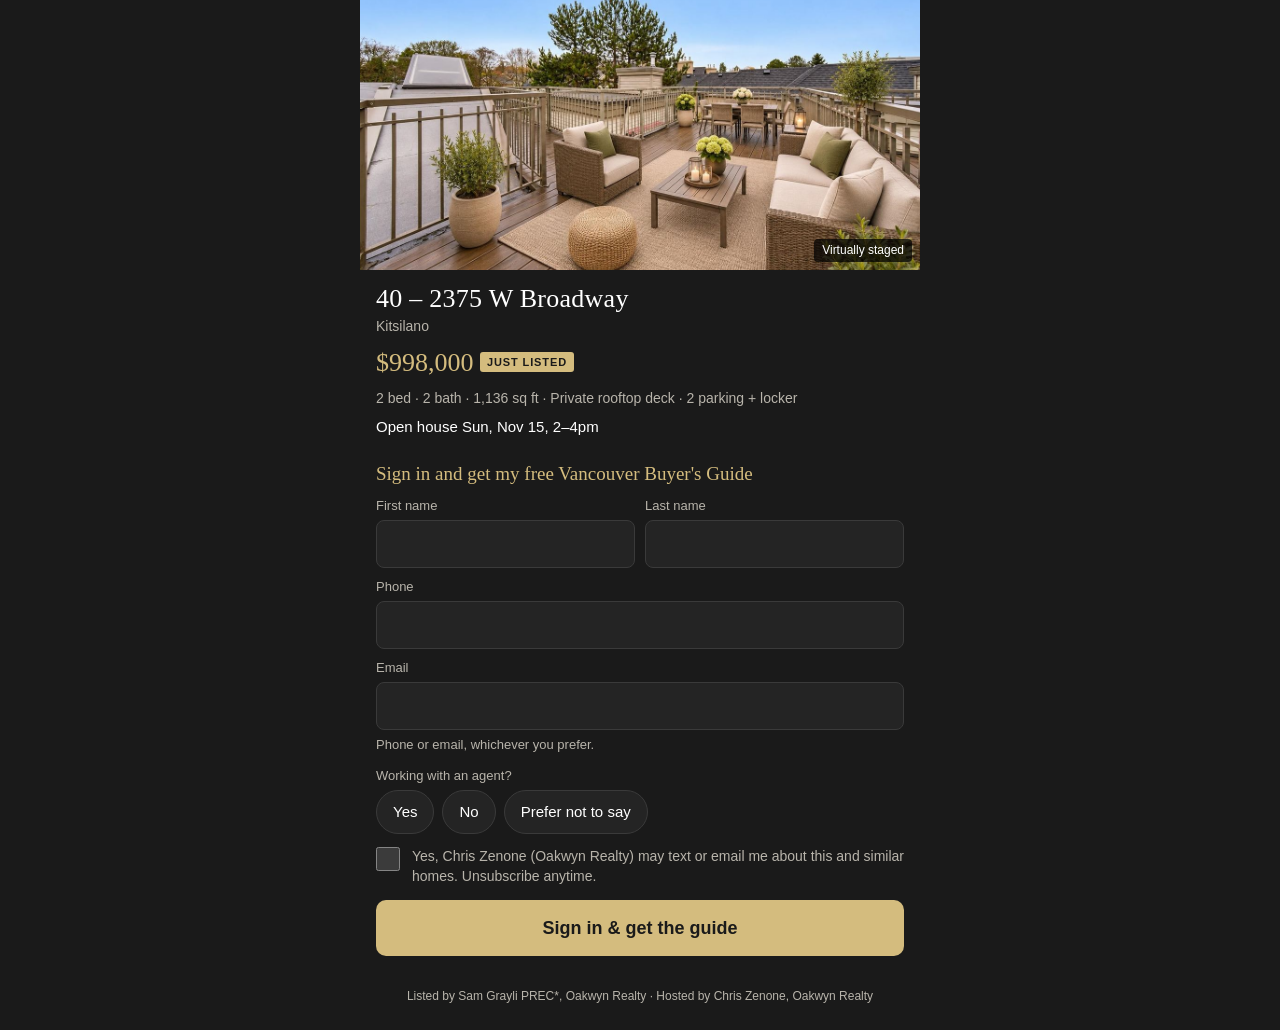
==== oh/40-2375-w-broadway/index.html @ f53ff497 "Add 40-2375 W Broadway open house" ====
<!doctype html>
<html lang="en">
<head>
<meta charset="utf-8">
<meta name="viewport" content="width=device-width, initial-scale=1, viewport-fit=cover">
<meta name="theme-color" content="#1a1a1a">
<meta name="robots" content="noindex">
<title>Open House Sign-In</title>
<link rel="preload" as="image" href="photo.jpg">
<link rel="stylesheet" href="../../assets/style.css">
<script src="config.js"></script>
</head>
<body>

<main id="signin">
  <header class="hero">
    <div class="hero-img"><img id="hero-img" alt="" fetchpriority="high"><span id="staged" class="staged" hidden>Virtually staged</span></div>
    <div class="hero-text">
      <h1 id="address"></h1>
      <p class="area" id="area"></p>
      <p class="price"><span id="price"></span> <span id="price-tag" class="tag"></span></p>
      <p class="facts" id="facts"></p>
      <p class="when" id="when"></p>
    </div>
  </header>

  <form id="form" novalidate autocomplete="on">
    <p class="lead-in">Sign in and get my free Vancouver Buyer's Guide</p>

    <div class="row2">
      <label class="field"><span>First name</span><input id="first" name="given-name" autocomplete="given-name" required maxlength="40"></label>
      <label class="field"><span>Last name</span><input id="last" name="family-name" autocomplete="family-name" maxlength="40"></label>
    </div>
    <label class="field"><span>Phone</span><input id="phone" type="tel" name="tel" autocomplete="tel" inputmode="tel" maxlength="30"></label>
    <label class="field"><span>Email</span><input id="email" type="email" name="email" autocomplete="email" inputmode="email" maxlength="120"></label>
    <p class="hint">Phone or email, whichever you prefer.</p>

    <fieldset class="chips" data-name="agent"><legend>Working with an agent?</legend>
      <label><input type="radio" name="agent" value="yes"><span>Yes</span></label>
      <label><input type="radio" name="agent" value="no"><span>No</span></label>
      <label><input type="radio" name="agent" value="prefer not to say"><span>Prefer not to say</span></label>
    </fieldset>
    <label class="field" id="agent-name-wrap" hidden><span>Agent's name</span><input id="agent-name" maxlength="60"></label>

    <!-- Honeypot: people never see this; bots fill it in. -->
    <div class="hp" aria-hidden="true"><label>Company<input id="company" name="company" tabindex="-1" autocomplete="off"></label></div>

    <label class="consent"><input type="checkbox" id="consent"><span id="consent-text"></span></label>

    <p class="err" id="err" role="alert"></p>
    <button class="btn" id="send" type="submit">Sign in &amp; get the guide</button>
  </form>
</main>

<main id="thanks" hidden>
  <h1 class="thanks-title" id="thanks-title" tabindex="-1"></h1>
  <a class="btn" id="guide" target="_blank" rel="noopener">Download your Buyer's Guide</a>
  <a class="btn btn-ghost" id="feature" target="_blank" rel="noopener" hidden>Download the feature sheet</a>

  <section class="card">
    <h2>What it costs to own</h2>
    <p class="note">Estimates only — talk to a mortgage broker</p>
    <dl id="costs"></dl>
  </section>

  <section class="plan">
    <h2>The floor plan</h2>
    <a id="plan-link" target="_blank" rel="noopener"><img id="plan-img" alt="" loading="lazy" width="1600" height="1200"></a>
    <p class="cta-heading" id="cta-heading"></p>
    <a class="btn" id="cta"></a>
  </section>
  <a class="btn btn-ghost" id="sms">Text me for the strata docs</a>
  <button class="btn btn-ghost" id="vcard" type="button">Save my contact</button>
</main>

<footer class="footer" id="footer"></footer>

<script src="../../assets/app.js"></script>
</body>
</html>
---- assets/style.css ----
:root {
  --bg: #1a1a1a;
  --surface: #242424;
  --line: #3a3a3a;
  --text: #ffffff;
  --muted: #b8b4ab;
  --gold: #d4bc7e;
  --gold-ink: #1a1a1a;
  --err: #ff9b8a;
  --serif: "Iowan Old Style", "Palatino Linotype", Palatino, Georgia, "Times New Roman", serif;
  --sans: -apple-system, BlinkMacSystemFont, "Segoe UI", Roboto, "Helvetica Neue", Arial, sans-serif;
  color-scheme: dark;
}
* { box-sizing: border-box; }
[hidden] { display: none !important; }
html { -webkit-text-size-adjust: 100%; }
body { margin: 0; background: var(--bg); color: var(--text); font: 16px/1.45 var(--sans); }
main, .footer { max-width: 560px; margin: 0 auto; }
h1, h2 { font-family: var(--serif); font-weight: 500; letter-spacing: .01em; }

/* Hero */
.hero-img { position: relative; height: 30vh; min-height: 170px; max-height: 300px; overflow: hidden; background: #2a2a2a; }
.hero-img img { width: 100%; height: 100%; object-fit: cover; display: block; }
.staged { position: absolute; right: 8px; bottom: 8px; background: rgba(0,0,0,.72); color: #fff; font-size: 12px; padding: 3px 8px; border-radius: 4px; }
.hero-text { padding: 14px 16px 4px; }
.hero-text h1 { margin: 0; font-size: 26px; line-height: 1.15; }
.area { margin: 2px 0 0; color: var(--muted); font-size: 14px; }
.price { margin: 8px 0 0; font-family: var(--serif); font-size: 26px; color: var(--gold); }
.tag { font: 600 11px/1 var(--sans); text-transform: uppercase; letter-spacing: .08em; color: var(--gold-ink); background: var(--gold); padding: 4px 7px; border-radius: 3px; vertical-align: 5px; }
.tag:empty { display: none; }
.facts { margin: 6px 0 0; font-size: 14px; color: var(--muted); }
.when { margin: 8px 0 0; font-size: 15px; }

/* Form */
form { padding: 4px 16px 8px; }
.lead-in { font-family: var(--serif); font-size: 19px; color: var(--gold); margin: 14px 0 10px; }
.row2 { display: grid; grid-template-columns: 1fr 1fr; gap: 10px; }
.field { display: block; margin-bottom: 10px; }
.field span, legend { display: block; font-size: 13px; color: var(--muted); margin-bottom: 4px; }
input[type=text], input:not([type]), input[type=tel], input[type=email] {
  width: 100%; min-height: 48px; padding: 10px 12px; font: 17px var(--sans); color: var(--text);
  background: var(--surface); border: 1px solid var(--line); border-radius: 8px; -webkit-appearance: none; appearance: none;
}
input:focus { outline: 2px solid var(--gold); outline-offset: 1px; border-color: transparent; }
.hint { margin: -4px 0 12px; font-size: 13px; color: var(--muted); }

.chips { border: 0; padding: 0; margin: 0 0 12px; display: flex; flex-wrap: wrap; gap: 8px; }
.chips legend { padding: 0; width: 100%; }
.chips label { position: relative; }
.chips input { position: absolute; opacity: 0; inset: 0; margin: 0; }
.chips span { display: inline-flex; align-items: center; min-height: 44px; padding: 0 16px; border: 1px solid var(--line); border-radius: 22px; background: var(--surface); font-size: 15px; cursor: pointer; user-select: none; }
.chips input:checked + span { background: var(--gold); border-color: var(--gold); color: var(--gold-ink); font-weight: 600; }
.chips input:focus-visible + span { outline: 2px solid var(--gold); outline-offset: 2px; }

.hp { position: absolute; left: -9999px; width: 1px; height: 1px; overflow: hidden; }

.consent { display: flex; gap: 12px; align-items: flex-start; margin: 6px 0 14px; font-size: 14px; color: var(--muted); cursor: pointer; }
.consent input { flex: none; width: 24px; height: 24px; margin: 1px 0 0; accent-color: var(--gold); }

.err { color: var(--err); min-height: 0; margin: 0 0 8px; font-size: 15px; }
.err:empty { display: none; }

.btn { display: flex; align-items: center; justify-content: center; width: 100%; min-height: 56px; padding: 0 16px; border: 0; border-radius: 10px;
  background: var(--gold); color: var(--gold-ink); font: 600 18px var(--sans); text-decoration: none; cursor: pointer; }
.btn:disabled { opacity: .6; }
.btn-ghost { background: transparent; color: var(--gold); border: 1.5px solid var(--gold); margin-top: 12px; }

/* Thank you */
#thanks { padding: 28px 16px 8px; }
.thanks-title { margin: 0 0 18px; font-size: 32px; outline: none; }
.card { margin: 22px 0; padding: 16px; background: var(--surface); border: 1px solid var(--line); border-radius: 10px; }
.card h2 { margin: 0; font-size: 22px; }
.note { margin: 2px 0 12px; font-size: 13px; color: var(--gold); }
dl { margin: 0; }
dl div { display: flex; justify-content: space-between; gap: 12px; padding: 9px 0; border-top: 1px solid var(--line); }
dl div:first-child { border-top: 0; }
dt { color: var(--muted); font-size: 14px; }
dt small { display: block; font-size: 12px; }
dd { margin: 0; text-align: right; font-variant-numeric: tabular-nums; white-space: nowrap; }
dd small { display: block; font-size: 12px; color: var(--muted); white-space: normal; }
.plan h2 { margin: 0 0 10px; font-size: 22px; }
.plan img { display: block; width: 100%; height: auto; border-radius: 10px; background: #fff; }
.cta-heading { font-family: var(--serif); font-size: 19px; color: var(--gold); margin: 16px 0 10px; }

.footer { padding: 24px 16px calc(24px + env(safe-area-inset-bottom)); font-size: 12px; color: var(--muted); text-align: center; }
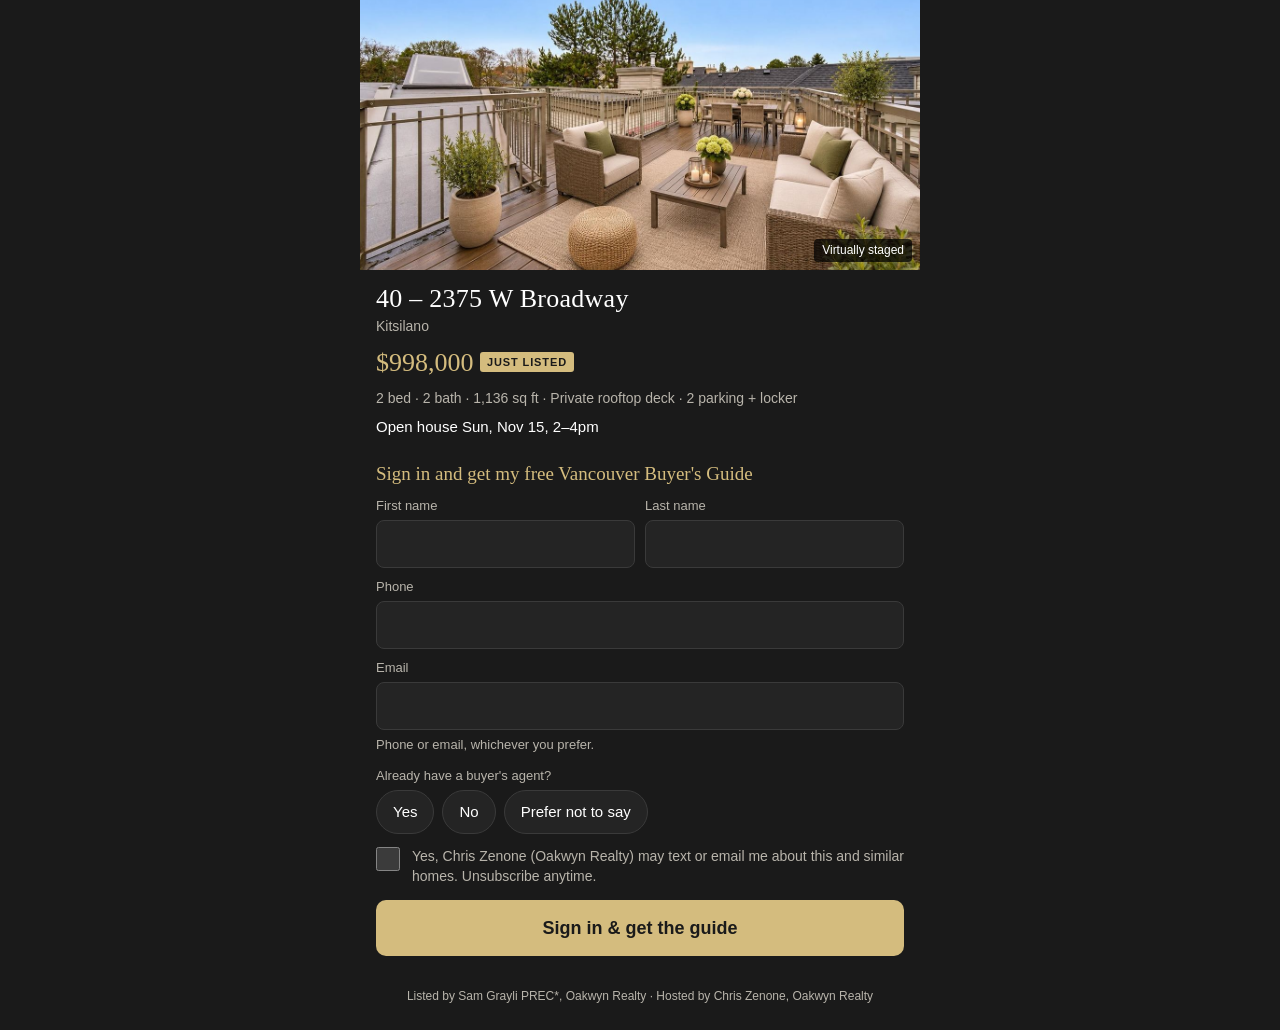
==== commit 0dc4e427: "Rephrase agent question to "Already have a buyer's agent?" "Working with an agent?" was ambiguous — " ====
--- a/oh/40-2375-w-broadway/index.html
+++ b/oh/40-2375-w-broadway/index.html
@@ -35,7 +35,7 @@
     <label class="field"><span>Email</span><input id="email" type="email" name="email" autocomplete="email" inputmode="email" maxlength="120"></label>
     <p class="hint">Phone or email, whichever you prefer.</p>
 
-    <fieldset class="chips" data-name="agent"><legend>Working with an agent?</legend>
+    <fieldset class="chips" data-name="agent"><legend>Already have a buyer's agent?</legend>
       <label><input type="radio" name="agent" value="yes"><span>Yes</span></label>
       <label><input type="radio" name="agent" value="no"><span>No</span></label>
       <label><input type="radio" name="agent" value="prefer not to say"><span>Prefer not to say</span></label>
